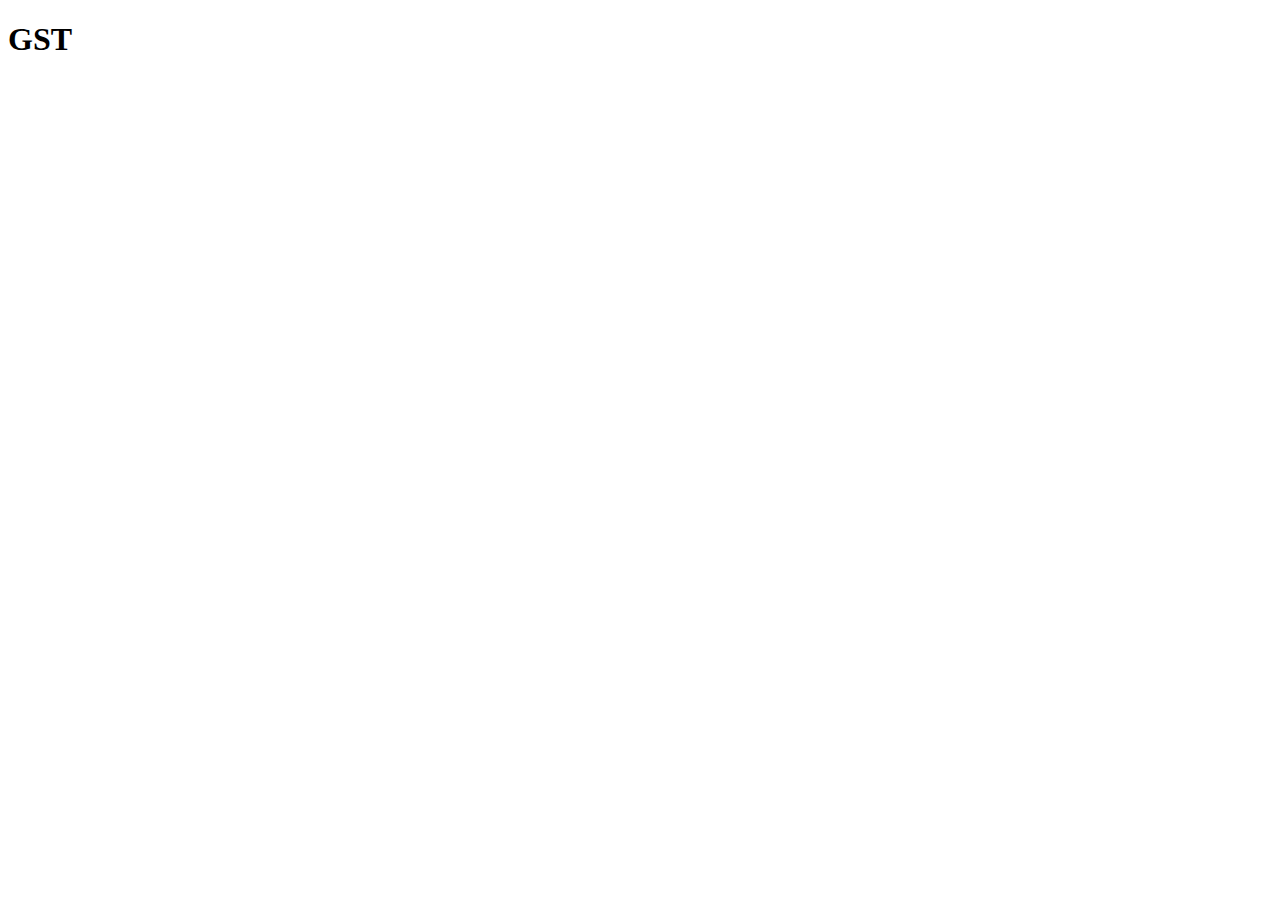
==== html/Accounting.html @ ce8bae16 "new commit" ====
<!DOCTYPE html>
<html lang="en">
<head>
    <meta charset="UTF-8">
    <meta name="viewport" content="width=device-width, initial-scale=1.0">
    <title>Document</title>
</head>
<body>
    <h1>GST</h1>
</body>
</html>
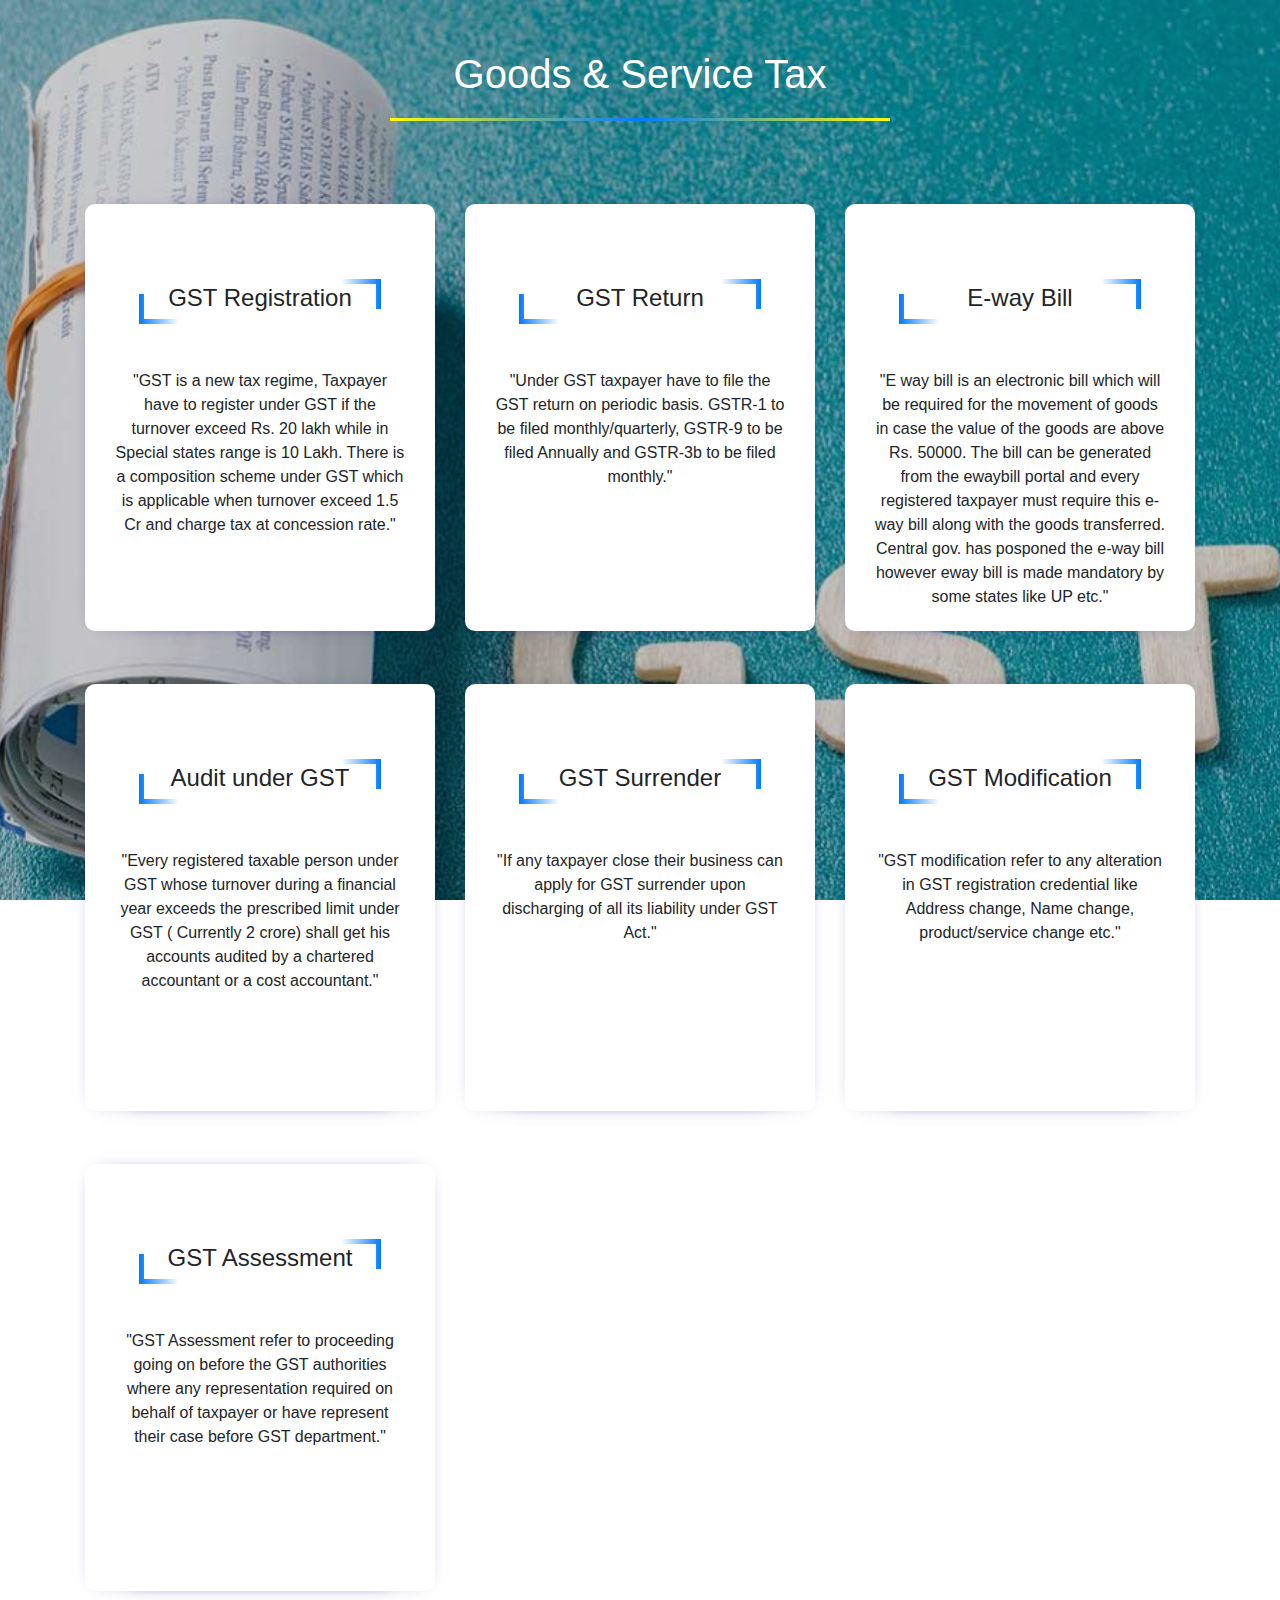
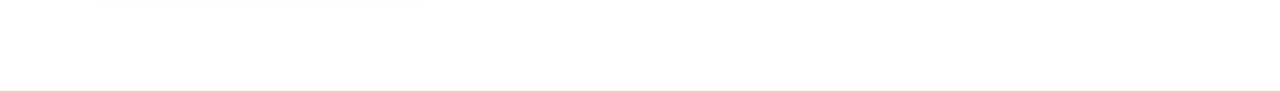
==== commit 2a6eea2e: "change of services pages" ====
--- a/html/Accounting.html
+++ b/html/Accounting.html
@@ -3,9 +3,111 @@
 <head>
     <meta charset="UTF-8">
     <meta name="viewport" content="width=device-width, initial-scale=1.0">
-    <title>Document</title>
+    <title>GST</title>
+    <link rel="stylesheet" href="services.css">
+    <link rel="stylesheet" href="https://stackpath.bootstrapcdn.com/bootstrap/4.5.0/css/bootstrap.min.css">
 </head>
 <body>
-    <h1>GST</h1>
+    <h1>Goods & Service Tax</h1>
+    <div class="container">
+        <div class="row">
+
+            <div class="col-md-4">
+                <div class="main">
+                    <div class="services">
+                        <h4>GST Registration</h4>
+                        <p>"GST is a new tax regime, Taxpayer have to register
+                             under GST if the turnover exceed Rs. 20 lakh while 
+                             in Special states range is 10 Lakh. There is a composition
+                              scheme under GST which is applicable when turnover
+                               exceed 1.5 Cr and charge tax at concession rate."</p>
+                    </div>
+                    <div class="shadowOne"></div>
+                    <div class="shadowTwo"></div>
+                </div>
+            </div>
+
+            <div class="col-md-4">
+                <div class="main">
+                    <div class="services">
+                        <h4>GST Return</h4>
+                        <p>"Under GST taxpayer have to file the GST
+                             return on periodic basis. GSTR-1 to be filed
+                              monthly/quarterly, GSTR-9 to be filed Annually and GSTR-3b to be filed monthly."</p>
+                    </div>
+                    <div class="shadowOne"></div>
+                    <div class="shadowTwo"></div>
+                </div>
+            </div>
+
+            <div class="col-md-4">
+                <div class="main">
+                    <div class="services">
+                        <h4>E-way Bill</h4>
+                        <p>"E way bill is an electronic bill which will
+                             be required for the movement of goods in case
+                              the value of the goods are above Rs. 50000.
+                               The bill can be generated from the ewaybill portal
+                                and every registered taxpayer must require this e-way bill
+                                 along with the goods transferred. Central gov. has posponed
+                                  the e-way bill however eway bill is made mandatory by some states like UP etc."</p>
+                    </div>
+                    <div class="shadowOne"></div>
+                    <div class="shadowTwo"></div>
+                </div>
+            </div>
+
+            <div class="col-md-4">
+                <div class="main">
+                    <div class="services">
+                        <h4>Audit under GST</h4>
+                        <p>"Every registered taxable person under GST whose turnover during a
+                             financial year exceeds the prescribed limit under GST ( Currently 2 crore)
+                              shall get his accounts audited by a chartered accountant or a cost accountant."</p>
+                    </div>
+                    <div class="shadowOne"></div>
+                    <div class="shadowTwo"></div>
+                </div>
+            </div>
+
+            <div class="col-md-4">
+                <div class="main">
+                    <div class="services">
+                        <h4>GST Surrender</h4>
+                        <p>"If any taxpayer close their business can apply for GST
+                             surrender upon discharging of all its liability under GST Act."</p>
+                    </div>
+                    <div class="shadowOne"></div>
+                    <div class="shadowTwo"></div>
+                </div>
+            </div>
+
+            <div class="col-md-4">
+                <div class="main">
+                    <div class="services">
+                        <h4>GST Modification</h4>
+                        <p>"GST modification refer to any alteration in GST registration
+                             credential like Address change, Name change, product/service change etc."</p>
+                    </div>
+                    <div class="shadowOne"></div>
+                    <div class="shadowTwo"></div>
+                </div>
+            </div>
+
+            <div class="col-md-4">
+                <div class="main">
+                    <div class="services">
+                        <h4>GST Assessment</h4>
+                        <p>"GST Assessment refer to proceeding going on before
+                             the GST authorities where any representation required
+                              on behalf of taxpayer or have represent their case before GST department."</p>
+                    </div>
+                    <div class="shadowOne"></div>
+                    <div class="shadowTwo"></div>
+                </div>
+            </div>
+
+        </div>
+    </div>
 </body>
 </html>--- a/html/services.css
+++ b/html/services.css
@@ -0,0 +1,116 @@
+*{
+    font-family: sans-serif;
+    padding: 0;
+    margin: 0;
+}
+
+body{
+    /*background-image: linear-gradient(to right, white, green, yellow);*/
+    background: linear-gradient(rgba(0,0,0,0.2),rgba(0,0,0,0.2)),url(../images/gstpage.jpg);
+    background-position: center;
+    background-repeat: no-repeat;
+    background-attachment: fixed;
+    background-size: cover;
+
+}
+/*#007bff*/
+h1{
+    text-align: center;
+    margin: 50px auto 130px !important;
+    color: #fff;
+}
+
+h1::after{
+    content: '';
+    background-image: linear-gradient(to right,yellow, #007bff, yellow);
+    display: block;
+    height: 3px;
+    width: 500px;
+    margin: 20px auto 5px;
+}
+
+.main{
+    width: 100%;
+    min-height: 380px;
+    text-align: center;
+    position: relative;
+    cursor: pointer;
+}
+
+.services{
+    background: #fff;
+    padding: 30px;
+    border-radius: 10px;
+    position: absolute;
+    bottom: 0;
+    z-index: 1;
+    box-shadow: 0 0 20px -15px #030380;
+    transition: transform 0.8s;
+    height: 427px;
+}
+
+.container .col-md-4{
+    margin-bottom: 80px;
+    height: 400px;
+}
+
+.services h4{
+    height: 35px;
+    width: 80%;
+    background: #fff;
+    margin: 50px auto;
+    position: relative;
+}
+
+.services h4::after{
+    content: '';
+    width: 40px;
+    height: 30px;
+    background: linear-gradient(to right, #fff,#007bff);
+    position: absolute;
+    right: -5px;
+    top: -5px;
+    z-index: -1;
+}
+
+.services h4::before{
+    content: '';
+    width: 40px;
+    height: 30px;
+    background: linear-gradient(to right,#007bff, #fff);
+    position: absolute;
+    left: -5px;
+    bottom: -5px;
+    z-index: -1;
+}
+
+.shadowOne{
+    height: 200px;
+    width: 80%;
+    background: #fff;
+    position: absolute;
+    border-radius: 10px;
+    bottom: 0;
+    left: 10%;
+    z-index: -1;
+    box-shadow: 0 0 20px -15px #030380;
+    transition: transform 0.8s;
+}
+.shadowTwo{
+    height: 200px;
+    width: 64%;
+    background: #fff;
+    position: absolute;
+    border-radius: 10px;
+    bottom: 0;
+    left: 18%;
+    z-index: -2;
+    
+}
+
+.main:hover .services{
+    transform: translateY(-50px);
+}
+.main:hover .shadowOne{
+    transform: translateY(-25px);
+}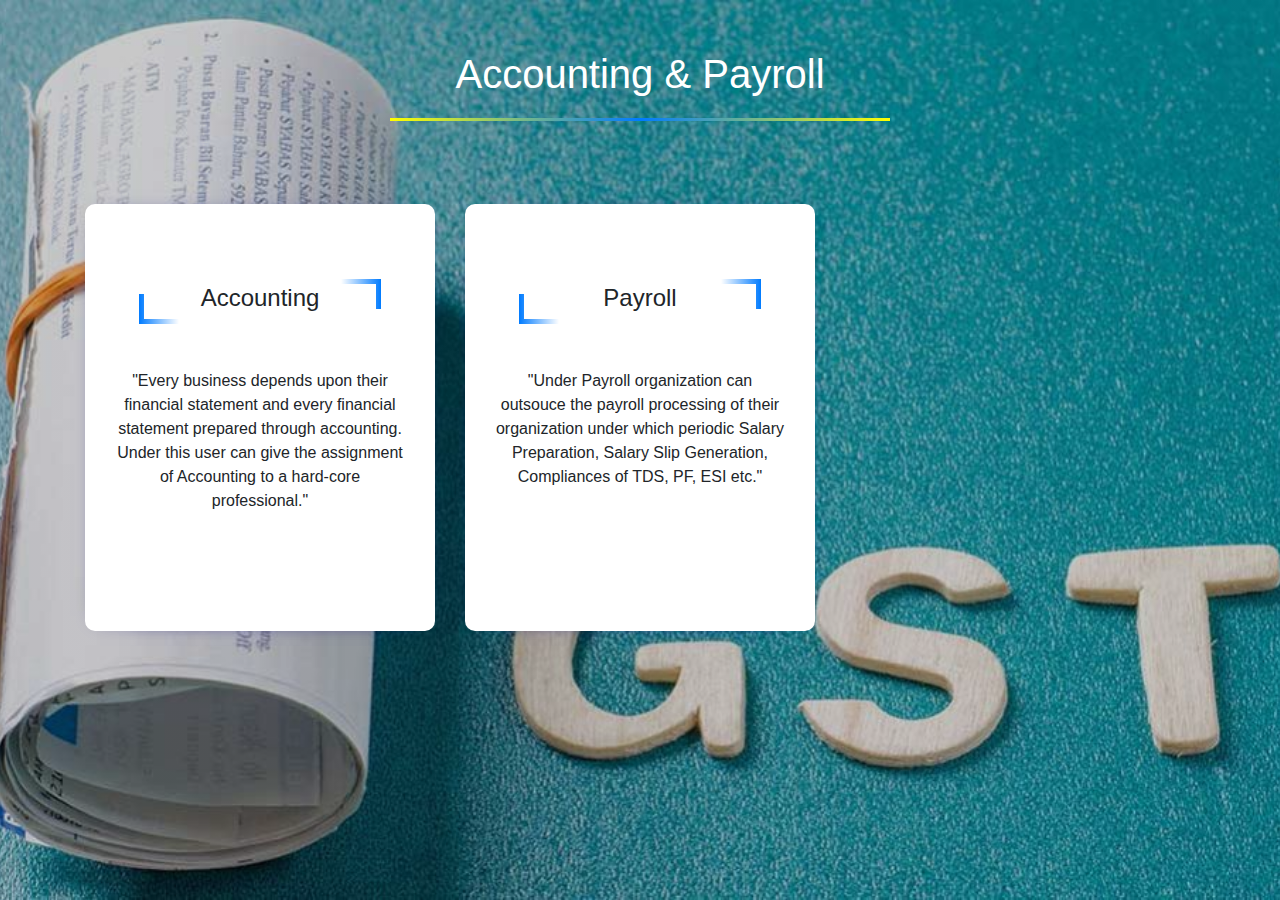
==== commit c934ba2d: "All Services Details Added" ====
--- a/html/Accounting.html
+++ b/html/Accounting.html
@@ -8,19 +8,15 @@
     <link rel="stylesheet" href="https://stackpath.bootstrapcdn.com/bootstrap/4.5.0/css/bootstrap.min.css">
 </head>
 <body>
-    <h1>Goods & Service Tax</h1>
+    <h1>Accounting & Payroll</h1>
     <div class="container">
         <div class="row">
 
             <div class="col-md-4">
                 <div class="main">
                     <div class="services">
-                        <h4>GST Registration</h4>
-                        <p>"GST is a new tax regime, Taxpayer have to register
-                             under GST if the turnover exceed Rs. 20 lakh while 
-                             in Special states range is 10 Lakh. There is a composition
-                              scheme under GST which is applicable when turnover
-                               exceed 1.5 Cr and charge tax at concession rate."</p>
+                        <h4>Accounting</h4>
+                        <p>"Every business depends upon their financial statement and every financial statement prepared through accounting. Under this user can give the assignment of Accounting to a hard-core professional."</p>
                     </div>
                     <div class="shadowOne"></div>
                     <div class="shadowTwo"></div>
@@ -30,82 +26,14 @@
             <div class="col-md-4">
                 <div class="main">
                     <div class="services">
-                        <h4>GST Return</h4>
-                        <p>"Under GST taxpayer have to file the GST
-                             return on periodic basis. GSTR-1 to be filed
-                              monthly/quarterly, GSTR-9 to be filed Annually and GSTR-3b to be filed monthly."</p>
+                        <h4>Payroll</h4>
+                        <p>"Under Payroll organization can outsouce the payroll processing of their organization under which periodic Salary Preparation, Salary Slip Generation, Compliances of TDS, PF, ESI etc."</p>
                     </div>
                     <div class="shadowOne"></div>
                     <div class="shadowTwo"></div>
                 </div>
             </div>
-
-            <div class="col-md-4">
-                <div class="main">
-                    <div class="services">
-                        <h4>E-way Bill</h4>
-                        <p>"E way bill is an electronic bill which will
-                             be required for the movement of goods in case
-                              the value of the goods are above Rs. 50000.
-                               The bill can be generated from the ewaybill portal
-                                and every registered taxpayer must require this e-way bill
-                                 along with the goods transferred. Central gov. has posponed
-                                  the e-way bill however eway bill is made mandatory by some states like UP etc."</p>
-                    </div>
-                    <div class="shadowOne"></div>
-                    <div class="shadowTwo"></div>
-                </div>
-            </div>
-
-            <div class="col-md-4">
-                <div class="main">
-                    <div class="services">
-                        <h4>Audit under GST</h4>
-                        <p>"Every registered taxable person under GST whose turnover during a
-                             financial year exceeds the prescribed limit under GST ( Currently 2 crore)
-                              shall get his accounts audited by a chartered accountant or a cost accountant."</p>
-                    </div>
-                    <div class="shadowOne"></div>
-                    <div class="shadowTwo"></div>
-                </div>
-            </div>
-
-            <div class="col-md-4">
-                <div class="main">
-                    <div class="services">
-                        <h4>GST Surrender</h4>
-                        <p>"If any taxpayer close their business can apply for GST
-                             surrender upon discharging of all its liability under GST Act."</p>
-                    </div>
-                    <div class="shadowOne"></div>
-                    <div class="shadowTwo"></div>
-                </div>
-            </div>
-
-            <div class="col-md-4">
-                <div class="main">
-                    <div class="services">
-                        <h4>GST Modification</h4>
-                        <p>"GST modification refer to any alteration in GST registration
-                             credential like Address change, Name change, product/service change etc."</p>
-                    </div>
-                    <div class="shadowOne"></div>
-                    <div class="shadowTwo"></div>
-                </div>
-            </div>
-
-            <div class="col-md-4">
-                <div class="main">
-                    <div class="services">
-                        <h4>GST Assessment</h4>
-                        <p>"GST Assessment refer to proceeding going on before
-                             the GST authorities where any representation required
-                              on behalf of taxpayer or have represent their case before GST department."</p>
-                    </div>
-                    <div class="shadowOne"></div>
-                    <div class="shadowTwo"></div>
-                </div>
-            </div>
+            
 
         </div>
     </div>
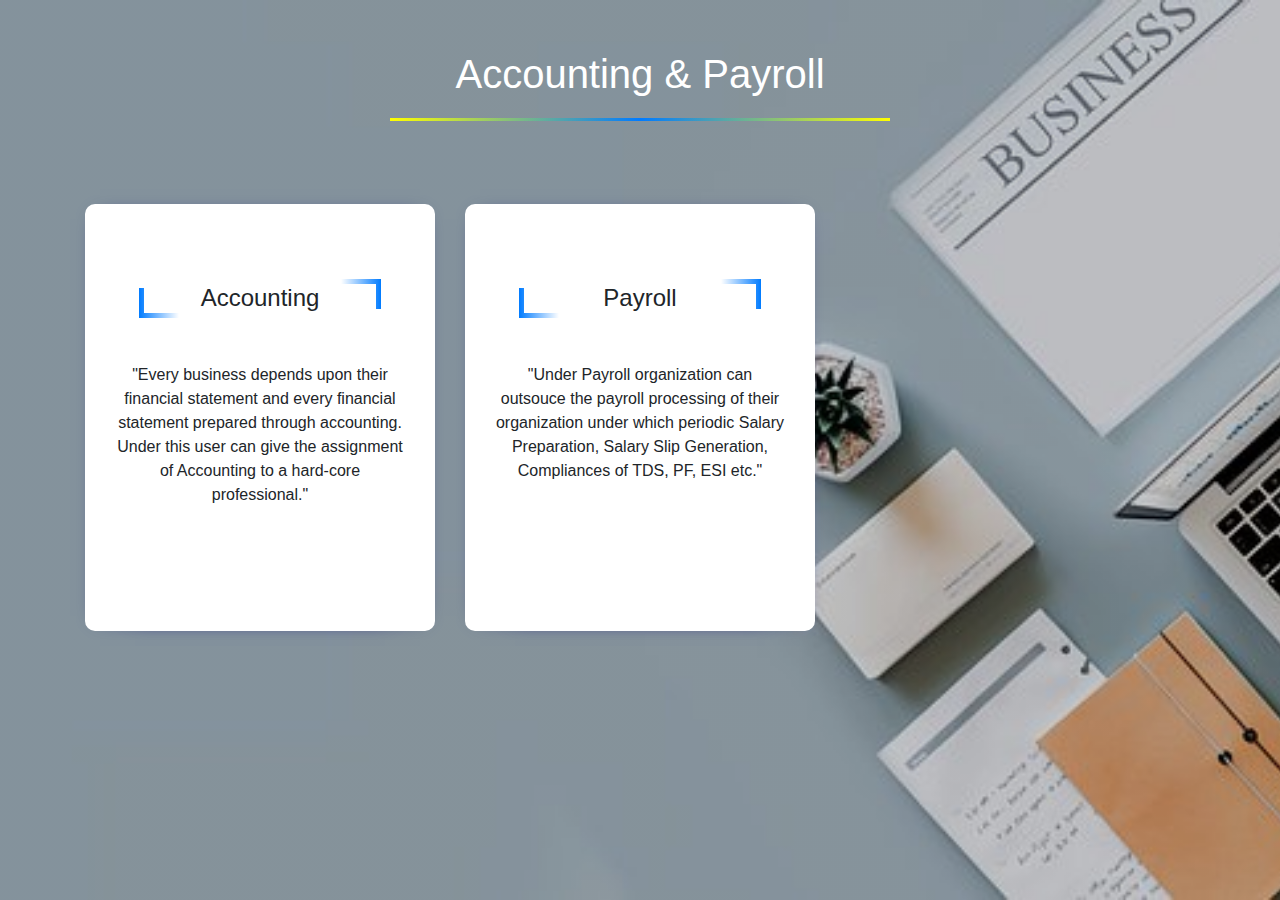
==== commit d960a789: "email change" ====
--- a/html/Accounting.html
+++ b/html/Accounting.html
@@ -4,7 +4,7 @@
     <meta charset="UTF-8">
     <meta name="viewport" content="width=device-width, initial-scale=1.0">
     <title>GST</title>
-    <link rel="stylesheet" href="services.css">
+    <link rel="stylesheet" href="Accounting.css">
     <link rel="stylesheet" href="https://stackpath.bootstrapcdn.com/bootstrap/4.5.0/css/bootstrap.min.css">
 </head>
 <body>
--- a/html/Accounting.css
+++ b/html/Accounting.css
@@ -0,0 +1,118 @@
+*{
+    font-family: sans-serif;
+    padding: 0;
+    margin: 0;
+}
+
+body{
+    background: linear-gradient(rgba(0,0,0,0.2),rgba(0,0,0,0.2)),url(../images/accounting-back.jpg);
+    background-position: center;
+    background-repeat: no-repeat;
+    background-attachment: fixed;
+    background-size: cover;
+
+}
+p{
+    height: auto;
+}
+/*#007bff*/
+h1{
+    text-align: center;
+    margin: 50px auto 130px !important;
+    color: #fff;
+}
+
+h1::after{
+    content: '';
+    background-image: linear-gradient(to right,yellow, #007bff, yellow);
+    display: block;
+    height: 3px;
+    width: 500px;
+    margin: 20px auto 5px;
+}
+
+.main{
+    width: 100%;
+    min-height: 380px;
+    text-align: center;
+    position: relative;
+    cursor: pointer;
+}
+
+.services{
+    background: #fff;
+    padding: 30px;
+    border-radius: 10px;
+    position: absolute;
+    bottom: 0;
+    z-index: 1;
+    box-shadow: 0 0 20px -15px #030380;
+    transition: transform 0.8s;
+    height: 427px;
+}
+
+.container .col-md-4{
+    margin-bottom: 80px;
+    height: 400px;
+}
+
+.services h4{
+    height: auto;
+    width: 80%;
+    background: #fff;
+    margin: 50px auto;
+    position: relative;
+}
+
+.services h4::after{
+    content: '';
+    width: 40px;
+    height: 30px;
+    background: linear-gradient(to right, #fff,#007bff);
+    position: absolute;
+    right: -5px;
+    top: -5px;
+    z-index: -1;
+}
+
+.services h4::before{
+    content: '';
+    width: 40px;
+    height: 30px;
+    background: linear-gradient(to right,#007bff, #fff);
+    position: absolute;
+    left: -5px;
+    bottom: -5px;
+    z-index: -1;
+}
+
+.shadowOne{
+    height: 200px;
+    width: 80%;
+    background: #fff;
+    position: absolute;
+    border-radius: 10px;
+    bottom: 0;
+    left: 10%;
+    z-index: -1;
+    box-shadow: 0 0 20px -15px #030380;
+    transition: transform 0.8s;
+}
+.shadowTwo{
+    height: 200px;
+    width: 64%;
+    background: #fff;
+    position: absolute;
+    border-radius: 10px;
+    bottom: 0;
+    left: 18%;
+    z-index: -2;
+    
+}
+
+.main:hover .services{
+    transform: translateY(-50px);
+}
+.main:hover .shadowOne{
+    transform: translateY(-25px);
+}